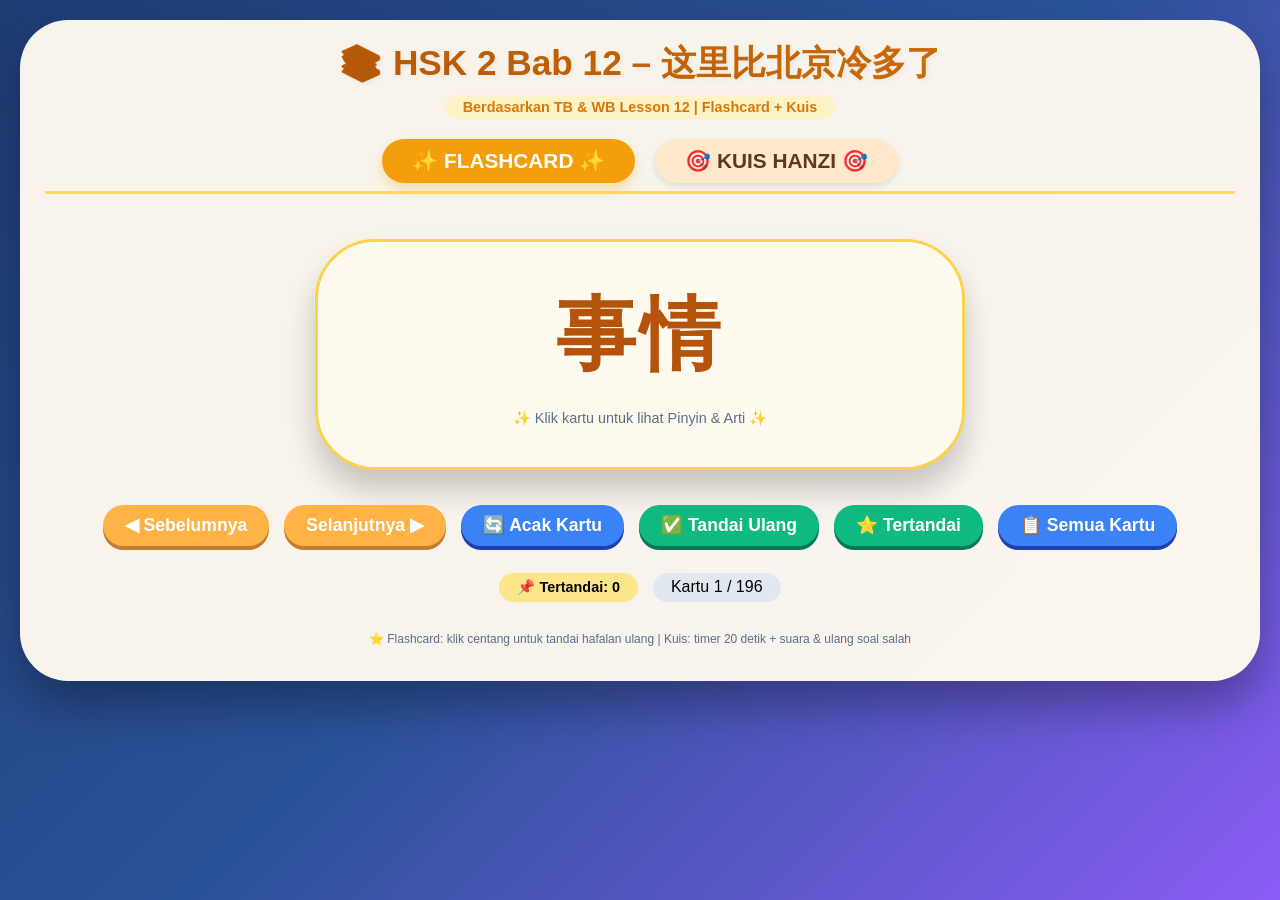
==== data/wo1/KOSAKATA BAB 12.html @ 2f6da042 "Add files via upload" ====
<!DOCTYPE html>
<html lang="id">
<head>
    <meta charset="UTF-8">
    <meta name="viewport" content="width=device-width, initial-scale=1.0, user-scalable=yes">
    <title>HSK 2 Bab 12 – 这里比北京冷多了 | Flashcard & Kuis</title>
    <style>
        * {
            margin: 0;
            padding: 0;
            box-sizing: border-box;
            user-select: none;
        }

        body {
            background: linear-gradient(135deg, #1e3c72 0%, #2a5298 50%, #8b5cf6 100%);
            font-family: 'Arial', 'Segoe UI', sans-serif;
            min-height: 100vh;
            padding: 20px;
        }

        .app-container {
            max-width: 1300px;
            margin: 0 auto;
            background: rgba(255, 250, 240, 0.97);
            border-radius: 48px;
            box-shadow: 0 25px 45px rgba(0,0,0,0.3);
            overflow: hidden;
            padding: 20px 25px 35px;
            backdrop-filter: blur(2px);
        }

        .title-section {
            text-align: center;
            margin-bottom: 20px;
        }
        h1 {
            font-size: 2.2rem;
            background: linear-gradient(120deg, #b45309, #d97706);
            background-clip: text;
            -webkit-background-clip: text;
            color: transparent;
            text-shadow: 2px 2px 5px rgba(0,0,0,0.05);
        }
        .watermark {
            font-size: 0.9rem;
            color: #d97706;
            font-weight: bold;
            background: #fef3c7;
            display: inline-block;
            padding: 4px 18px;
            border-radius: 40px;
            margin-top: 8px;
            font-family: 'Arial', sans-serif;
        }

        .tabs {
            display: flex;
            gap: 20px;
            justify-content: center;
            margin-bottom: 25px;
            border-bottom: 3px solid #ffd966;
            padding-bottom: 8px;
        }
        .tab-btn {
            background: #ffe8cc;
            border: none;
            font-size: 1.3rem;
            font-weight: bold;
            padding: 10px 30px;
            border-radius: 60px;
            cursor: pointer;
            transition: 0.2s;
            color: #5e3a1c;
            font-family: 'Arial', sans-serif;
            box-shadow: 0 3px 6px rgba(0,0,0,0.1);
        }
        .tab-btn.active {
            background: #f59e0b;
            color: white;
            box-shadow: 0 6px 12px rgba(245,158,11,0.3);
        }
        .tab-content {
            display: none;
            animation: fade 0.3s ease;
        }
        .tab-content.active {
            display: block;
        }
        @keyframes fade {
            from { opacity: 0; transform: translateY(8px);}
            to { opacity: 1; transform: translateY(0);}
        }

        /* FLASHCARD */
        .flashcard-area {
            display: flex;
            flex-direction: column;
            align-items: center;
        }
        .card {
            background: #fffaf0;
            border-radius: 60px;
            box-shadow: 0 20px 30px rgba(0,0,0,0.2), inset 0 1px 2px white;
            padding: 40px 25px;
            text-align: center;
            width: 100%;
            max-width: 650px;
            margin: 20px auto;
            cursor: pointer;
            transition: 0.2s;
            border: 3px solid #fcd34d;
        }
        .card:hover { transform: scale(1.02); background: #fff5e6; }
        .card-hanzi {
            font-family: 'Simsun', '宋体', 'Times New Roman', serif;
            font-size: 5rem;
            font-weight: 800;
            color: #b45309;
            letter-spacing: 4px;
            margin-bottom: 20px;
            word-break: break-word;
        }
        .card-pinyin {
            font-family: 'Times New Roman', Times, serif;
            font-size: 1.9rem;
            color: #2c5282;
            margin: 12px 0;
            font-weight: 500;
        }
        .card-arti {
            font-family: 'Arial', sans-serif;
            font-size: 1.5rem;
            background: #eef2ff;
            display: inline-block;
            padding: 8px 22px;
            border-radius: 50px;
            color: #1e293b;
        }
        .info-text {
            font-family: 'Arial', sans-serif;
            font-size: 0.9rem;
            margin-top: 12px;
            color: #5b6e8c;
        }
        .nav-buttons {
            display: flex;
            gap: 15px;
            justify-content: center;
            flex-wrap: wrap;
            margin: 15px 0;
        }
        button {
            background: #ffb347;
            border: none;
            padding: 10px 22px;
            font-size: 1.1rem;
            font-weight: bold;
            border-radius: 50px;
            cursor: pointer;
            font-family: 'Arial', sans-serif;
            transition: 0.1s;
            color: white;
            box-shadow: 0 4px 0 #c47d2e;
        }
        button:active {
            transform: translateY(2px);
            box-shadow: 0 1px 0 #c47d2e;
        }
        .shuffle-btn { background: #3b82f6; box-shadow: 0 4px 0 #1e40af; }
        .checklist-btn { background: #10b981; box-shadow: 0 4px 0 #047857; }
        .review-badge {
            margin-top: 12px;
            display: flex;
            gap: 15px;
            justify-content: center;
            flex-wrap: wrap;
        }
        .mark-info {
            background: #fde68a;
            padding: 6px 18px;
            border-radius: 40px;
            font-family: 'Arial', sans-serif;
            font-weight: bold;
            font-size: 0.9rem;
        }
        .counter {
            font-family: 'Arial', sans-serif;
            font-size: 1rem;
            background: #e2e8f0;
            padding: 5px 18px;
            border-radius: 30px;
            display: inline-block;
        }

        /* KUIS */
        .quiz-area { text-align: center; }
        .timer-bar {
            background: #fef9e3;
            padding: 10px 20px;
            border-radius: 60px;
            display: flex;
            align-items: center;
            gap: 15px;
            justify-content: space-between;
            flex-wrap: wrap;
            margin-bottom: 20px;
        }
        .timer-label { font-weight: bold; background: #facc15; padding: 5px 15px; border-radius: 40px; }
        .progress-container { flex: 2; background-color: #e2e8f0; border-radius: 30px; height: 18px; overflow: hidden; }
        .time-progress { width: 100%; height: 100%; background: linear-gradient(90deg, #10b981, #34d399); border-radius: 30px; transition: width 0.1s linear; }
        .time-warning { background: linear-gradient(90deg, #ef4444, #f97316); }
        .timer-digit { font-family: monospace; font-size: 1.6rem; font-weight: 800; background: #0f172a; color: #fef9c3; padding: 4px 18px; border-radius: 50px; min-width: 100px; }
        .quiz-question { background: #fffbeb; border-radius: 70px; padding: 25px; margin: 15px 0; box-shadow: 0 10px 15px rgba(0,0,0,0.1); }
        .quiz-arti { font-family: 'Arial', sans-serif; font-size: 2rem; font-weight: bold; color: #7b341e; background: #fed7aa; display: inline-block; padding: 10px 30px; border-radius: 60px; }
        .options-grid { display: grid; grid-template-columns: repeat(auto-fit, minmax(180px, 1fr)); gap: 18px; margin: 25px 0; }
        .quiz-option {
            font-family: 'Simsun', '宋体', serif;
            font-size: 1.5rem;
            font-weight: bold;
            background: linear-gradient(145deg, #fef9e3, #fff2df);
            border: 3px solid #fbbf24;
            border-radius: 70px;
            padding: 14px 8px;
            cursor: pointer;
            transition: 0.1s;
            text-align: center;
            color: #3b2b1f;
            box-shadow: 0 5px 0 #eab308;
        }
        .quiz-option:hover:not(:disabled) { transform: translateY(-2px); background: #fff0cc; }
        .quiz-option:active:not(:disabled) { transform: translateY(2px); box-shadow: 0 2px 0 #eab308; }
        .disabled-opt { opacity: 0.6; cursor: not-allowed; }
        .feedback { font-family: 'Arial', sans-serif; font-size: 1.2rem; padding: 12px; border-radius: 50px; margin: 15px 0; background: #f1f5f9; font-weight: bold; }
        .score-area { font-family: 'Arial', sans-serif; font-size: 1.2rem; background: #facc15; display: inline-block; padding: 6px 22px; border-radius: 40px; margin-bottom: 12px; }
        .quiz-buttons { display: flex; gap: 12px; justify-content: center; flex-wrap: wrap; }
        .next-quiz { background: #10b981; box-shadow: 0 4px 0 #047857; }
        .reset-quiz { background: #ef4444; box-shadow: 0 4px 0 #b91c1c; }
        .repeat-wrong { background: #8b5cf6; box-shadow: 0 4px 0 #5b21b6; }
        footer { text-align: center; margin-top: 30px; font-size: 0.75rem; color: #5b6e8c; }

        @media (max-width: 640px) {
            .card-hanzi { font-size: 3rem; }
            .quiz-arti { font-size: 1.4rem; }
            .quiz-option { font-size: 1.1rem; padding: 10px 5px; }
            .tab-btn { font-size: 1rem; padding: 6px 18px; }
        }
    </style>
</head>
<body>
<div class="app-container">
    <div class="title-section">
        <h1>📚 HSK 2 Bab 12 – 这里比北京冷多了</h1>
        <div class="watermark">Berdasarkan TB & WB Lesson 12 | Flashcard + Kuis</div>
    </div>

    <div class="tabs">
        <button class="tab-btn active" data-tab="flashcard">✨ FLASHCARD ✨</button>
        <button class="tab-btn" data-tab="quiz">🎯 KUIS HANZI 🎯</button>
    </div>

    <!-- FLASHCARD TAB -->
    <div id="flashcardTab" class="tab-content active">
        <div class="flashcard-area">
            <div class="card" id="flashcardCard">
                <div class="card-hanzi" id="cardHanzi">...</div>
                <div class="card-pinyin" id="cardPinyin" style="display: none;"></div>
                <div class="card-arti" id="cardArti" style="display: none;"></div>
                <div class="info-text">✨ Klik kartu untuk lihat Pinyin & Arti ✨</div>
            </div>
            <div class="nav-buttons">
                <button id="prevCardBtn">◀ Sebelumnya</button>
                <button id="nextCardBtn">Selanjutnya ▶</button>
                <button id="shuffleFlashBtn" class="shuffle-btn">🔄 Acak Kartu</button>
                <button id="markReviewBtn" class="checklist-btn">✅ Tandai Ulang</button>
                <button id="showMarkedBtn" class="checklist-btn">⭐ Tertandai</button>
                <button id="showAllFlashBtn" class="shuffle-btn">📋 Semua Kartu</button>
            </div>
            <div class="review-badge">
                <span class="mark-info" id="markedCountBadge">📌 Tertandai: 0</span>
                <span class="counter" id="flashCounter">Kartu 1 / 60</span>
            </div>
        </div>
    </div>

    <!-- KUIS TAB -->
    <div id="quizTab" class="tab-content">
        <div class="quiz-area">
            <div class="score-area">🏆 SKOR: <span id="quizScore">0</span> / <span id="totalQuizCount">60</span></div>
            <div class="timer-bar">
                <span class="timer-label">⏱ WAKTU</span>
                <div class="progress-container">
                    <div class="time-progress" id="timeProgress" style="width: 100%;"></div>
                </div>
                <span class="timer-digit" id="timerDisplay">20 detik</span>
            </div>
            <div class="quiz-question">
                <div class="quiz-arti" id="questionArti">Memperkenalkan</div>
            </div>
            <div class="options-grid" id="quizOptionsGrid"></div>
            <div class="feedback" id="quizFeedback">🌸 Pilih Hanzi yang sesuai dengan arti di atas 🌸</div>
            <div class="quiz-buttons">
                <button id="nextQuizBtn" class="next-quiz">▶ Soal Berikutnya</button>
                <button id="resetQuizBtn" class="reset-quiz">🔄 Mulai Baru</button>
                <button id="repeatWrongBtn" class="repeat-wrong">🔁 Ulangi Soal Salah</button>
            </div>
        </div>
    </div>
    <footer>⭐ Flashcard: klik centang untuk tandai hafalan ulang | Kuis: timer 20 detik + suara & ulang soal salah</footer>
</div>

<script>
    // ======================= DATA KOSAKATA LESSON 12 =======================
    const vocabulary = [
        { hanzi: "事情", pinyin: "shìqing", arti: "urusan; hal; masalah" },
        { hanzi: "晴", pinyin: "qíng", arti: "cerah (cuaca)" },
        { hanzi: "正", pinyin: "zhèng", arti: "sedang (berlangsung); tepat" },
        { hanzi: "外面", pinyin: "wàimiàn", arti: "luar; di luar" },
        { hanzi: "阴", pinyin: "yīn", arti: "mendung" },
        { hanzi: "从小", pinyin: "cóngxiǎo", arti: "sejak kecil" },
        { hanzi: "地铁", pinyin: "dìtiě", arti: "kereta bawah tanah" },
        { hanzi: "楼", pinyin: "lóu", arti: "gedung; lantai" },
        { hanzi: "站", pinyin: "zhàn", arti: "stasiun; berdiri" },
        { hanzi: "小时候", pinyin: "xiǎoshíhou", arti: "masa kecil; waktu kecil" },
        { hanzi: "好", pinyin: "hǎo", arti: "sangat; sungguh (adverb)" },
        { hanzi: "大晴天", pinyin: "dàqíngtiān", arti: "hari sangat cerah" },
        { hanzi: "网上", pinyin: "wǎngshàng", arti: "online; di internet" },
        { hanzi: "开车", pinyin: "kāichē", arti: "mengemudi" },
        { hanzi: "奶茶", pinyin: "nǎichá", arti: "teh susu" },
        { hanzi: "奶茶店", pinyin: "nǎichádiàn", arti: "toko teh susu" },
        { hanzi: "远不远", pinyin: "yuǎn bù yuǎn", arti: "jauh tidak? (frasa)" },
        { hanzi: "铁", pinyin: "tiě", arti: "besi (radikal)" },
        { hanzi: "钱", pinyin: "qián", arti: "uang (radikal)" },
        { hanzi: "院", pinyin: "yuàn", arti: "halaman; lembaga" },
        { hanzi: "天气", pinyin: "tiānqì", arti: "cuaca" },
        { hanzi: "车站", pinyin: "chēzhàn", arti: "stasiun (bus/kereta)" },
        { hanzi: "阴天", pinyin: "yīntiān", arti: "hari mendung" },
        { hanzi: "晴天", pinyin: "qíngtiān", arti: "hari cerah" },
        { hanzi: "地铁站", pinyin: "dìtiězhàn", arti: "stasiun kereta bawah tanah" },
        { hanzi: "超市", pinyin: "chāoshì", arti: "supermarket" },
        { hanzi: "饭店", pinyin: "fàndiàn", arti: "restoran; hotel" },
        { hanzi: "商店", pinyin: "shāngdiàn", arti: "toko" },
        { hanzi: "送东西", pinyin: "sòng dōngxi", arti: "mengantar barang" },
        { hanzi: "看电影", pinyin: "kàn diànyǐng", arti: "menonton film" },
        { hanzi: "打球", pinyin: "dǎ qiú", arti: "main bola" },
        { hanzi: "踢球", pinyin: "tī qiú", arti: "main sepak bola" },
        { hanzi: "酒店", pinyin: "jiǔdiàn", arti: "hotel" },
        { hanzi: "电影院", pinyin: "diànyǐngyuàn", arti: "bioskop" },
        { hanzi: "公交车", pinyin: "gōngjiāochē", arti: "bus" },
        { hanzi: "下课", pinyin: "xiàkè", arti: "selesai kelas; pulang sekolah" },
        { hanzi: "爱好", pinyin: "àihào", arti: "hobi" },
        { hanzi: "中学", pinyin: "zhōngxué", arti: "sekolah menengah" },
        { hanzi: "同学们", pinyin: "tóngxué men", arti: "teman-teman sekelas" },
        { hanzi: "这里", pinyin: "zhèlǐ", arti: "di sini" },
        { hanzi: "比", pinyin: "bǐ", arti: "daripada; membandingkan" },
        { hanzi: "北京", pinyin: "Běijīng", arti: "Beijing" },
        { hanzi: "冷", pinyin: "lěng", arti: "dingin" },
        { hanzi: "多了", pinyin: "duō le", arti: "jauh lebih" },
        { hanzi: "我", pinyin: "wǒ", arti: "saya" },
        { hanzi: "你", pinyin: "nǐ", arti: "kamu" },
        { hanzi: "他", pinyin: "tā", arti: "dia (laki-laki)" },
        { hanzi: "她", pinyin: "tā", arti: "dia (perempuan)" },
        { hanzi: "我们", pinyin: "wǒmen", arti: "kami; kita" },
        { hanzi: "你们", pinyin: "nǐmen", arti: "kalian" },
        { hanzi: "他们", pinyin: "tāmen", arti: "mereka (laki-laki)" },
        { hanzi: "她们", pinyin: "tāmen", arti: "mereka (perempuan)" },
        { hanzi: "谁", pinyin: "shéi", arti: "siapa" },
        { hanzi: "什么", pinyin: "shénme", arti: "apa" },
        { hanzi: "怎么", pinyin: "zěnme", arti: "bagaimana; kenapa" },
        { hanzi: "为什么", pinyin: "wèishénme", arti: "mengapa" },
        { hanzi: "这", pinyin: "zhè", arti: "ini" },
        { hanzi: "那", pinyin: "nà", arti: "itu" },
        { hanzi: "的", pinyin: "de", arti: "(partikel kepemilikan)" },
        { hanzi: "了", pinyin: "le", arti: "(partikel aspek / perubahan)" },
        { hanzi: "着", pinyin: "zhe", arti: "(partikel aspek sedang)" },
        { hanzi: "得", pinyin: "de", arti: "(partikel derajat / akibat)" },
        { hanzi: "很", pinyin: "hěn", arti: "sangat" },
        { hanzi: "太", pinyin: "tài", arti: "terlalu; sangat" },
        { hanzi: "真", pinyin: "zhēn", arti: "sungguh; sangat" },
        { hanzi: "也", pinyin: "yě", arti: "juga" },
        { hanzi: "都", pinyin: "dōu", arti: "semua; sudah" },
        { hanzi: "还", pinyin: "hái", arti: "masih; juga" },
        { hanzi: "又", pinyin: "yòu", arti: "lagi; juga" },
        { hanzi: "就", pinyin: "jiù", arti: "lalu; tepat; hanya" },
        { hanzi: "已经", pinyin: "yǐjīng", arti: "sudah" },
        { hanzi: "正在", pinyin: "zhèngzài", arti: "sedang (berlangsung)" },
        { hanzi: "快", pinyin: "kuài", arti: "cepat; segera" },
        { hanzi: "慢", pinyin: "màn", arti: "lambat; pelan" },
        { hanzi: "高", pinyin: "gāo", arti: "tinggi" },
        { hanzi: "大", pinyin: "dà", arti: "besar" },
        { hanzi: "小", pinyin: "xiǎo", arti: "kecil" },
        { hanzi: "多", pinyin: "duō", arti: "banyak" },
        { hanzi: "少", pinyin: "shǎo", arti: "sedikit" },
        { hanzi: "新", pinyin: "xīn", arti: "baru" },
        { hanzi: "好", pinyin: "hǎo", arti: "baik; bagus" },
        { hanzi: "漂亮", pinyin: "piàoliang", arti: "cantik; indah" },
        { hanzi: "好看", pinyin: "hǎokàn", arti: "bagus dipandang" },
        { hanzi: "好吃", pinyin: "hǎochī", arti: "enak (makanan)" },
        { hanzi: "舒服", pinyin: "shūfu", arti: "nyaman; enak badan" },
        { hanzi: "累", pinyin: "lèi", arti: "lelah" },
        { hanzi: "热", pinyin: "rè", arti: "panas" },
        { hanzi: "下雨", pinyin: "xiàyǔ", arti: "hujan turun" },
        { hanzi: "下雪", pinyin: "xiàxuě", arti: "turun salju" },
        { hanzi: "来", pinyin: "lái", arti: "datang" },
        { hanzi: "去", pinyin: "qù", arti: "pergi" },
        { hanzi: "上", pinyin: "shàng", arti: "naik; ke atas" },
        { hanzi: "下", pinyin: "xià", arti: "turun; ke bawah" },
        { hanzi: "进", pinyin: "jìn", arti: "masuk" },
        { hanzi: "出", pinyin: "chū", arti: "keluar" },
        { hanzi: "回", pinyin: "huí", arti: "kembali; pulang" },
        { hanzi: "过", pinyin: "guò", arti: "melewati" },
        { hanzi: "走", pinyin: "zǒu", arti: "berjalan; pergi" },
        { hanzi: "跑", pinyin: "pǎo", arti: "berlari" },
        { hanzi: "坐", pinyin: "zuò", arti: "duduk; naik (kendaraan)" },
        { hanzi: "开", pinyin: "kāi", arti: "membuka; mengemudi" },
        { hanzi: "买", pinyin: "mǎi", arti: "membeli" },
        { hanzi: "卖", pinyin: "mài", arti: "menjual" },
        { hanzi: "送", pinyin: "sòng", arti: "mengantar; memberi" },
        { hanzi: "给", pinyin: "gěi", arti: "memberi; kepada" },
        { hanzi: "拿", pinyin: "ná", arti: "mengambil" },
        { hanzi: "帮", pinyin: "bāng", arti: "membantu" },
        { hanzi: "准备", pinyin: "zhǔnbèi", arti: "mempersiapkan" },
        { hanzi: "知道", pinyin: "zhīdào", arti: "tahu; mengerti" },
        { hanzi: "告诉", pinyin: "gàosu", arti: "memberitahu" },
        { hanzi: "问", pinyin: "wèn", arti: "bertanya" },
        { hanzi: "说", pinyin: "shuō", arti: "berbicara" },
        { hanzi: "听", pinyin: "tīng", arti: "mendengar" },
        { hanzi: "看", pinyin: "kàn", arti: "melihat; membaca; menonton" },
        { hanzi: "读", pinyin: "dú", arti: "membaca" },
        { hanzi: "写", pinyin: "xiě", arti: "menulis" },
        { hanzi: "唱歌", pinyin: "chànggē", arti: "menyanyi" },
        { hanzi: "踢足球", pinyin: "tī zúqiú", arti: "main sepak bola" },
        { hanzi: "打篮球", pinyin: "dǎ lánqiú", arti: "main basket" },
        { hanzi: "跑步", pinyin: "pǎobù", arti: "lari (olahraga)" },
        { hanzi: "游泳", pinyin: "yóuyǒng", arti: "berenang" },
        { hanzi: "运动", pinyin: "yùndòng", arti: "olahraga" },
        { hanzi: "休息", pinyin: "xiūxi", arti: "istirahat" },
        { hanzi: "睡觉", pinyin: "shuìjiào", arti: "tidur" },
        { hanzi: "起床", pinyin: "qǐchuáng", arti: "bangun tidur" },
        { hanzi: "吃饭", pinyin: "chīfàn", arti: "makan" },
        { hanzi: "喝水", pinyin: "hēshuǐ", arti: "minum air" },
        { hanzi: "喝茶", pinyin: "hēchá", arti: "minum teh" },
        { hanzi: "喝咖啡", pinyin: "hē kāfēi", arti: "minum kopi" },
        { hanzi: "水果", pinyin: "shuǐguǒ", arti: "buah-buahan" },
        { hanzi: "苹果", pinyin: "píngguǒ", arti: "apel" },
        { hanzi: "西瓜", pinyin: "xīguā", arti: "semangka" },
        { hanzi: "鸡蛋", pinyin: "jīdàn", arti: "telur" },
        { hanzi: "米饭", pinyin: "mǐfàn", arti: "nasi" },
        { hanzi: "面条儿", pinyin: "miàntiáor", arti: "mie" },
        { hanzi: "菜", pinyin: "cài", arti: "sayur; masakan" },
        { hanzi: "肉", pinyin: "ròu", arti: "daging" },
        { hanzi: "鱼", pinyin: "yú", arti: "ikan" },
        { hanzi: "牛奶", pinyin: "niúnǎi", arti: "susu sapi" },
        { hanzi: "桌子", pinyin: "zhuōzi", arti: "meja" },
        { hanzi: "椅子", pinyin: "yǐzi", arti: "kursi" },
        { hanzi: "本子", pinyin: "běnzi", arti: "buku catatan" },
        { hanzi: "书", pinyin: "shū", arti: "buku" },
        { hanzi: "手机", pinyin: "shǒujī", arti: "ponsel" },
        { hanzi: "电脑", pinyin: "diànnǎo", arti: "komputer" },
        { hanzi: "电视", pinyin: "diànshì", arti: "televisi" },
        { hanzi: "电影", pinyin: "diànyǐng", arti: "film" },
        { hanzi: "课", pinyin: "kè", arti: "pelajaran; kelas" },
        { hanzi: "教室", pinyin: "jiàoshì", arti: "ruang kelas" },
        { hanzi: "医院", pinyin: "yīyuàn", arti: "rumah sakit" },
        { hanzi: "药店", pinyin: "yàodiàn", arti: "apotek" },
        { hanzi: "学校", pinyin: "xuéxiào", arti: "sekolah" },
        { hanzi: "公司", pinyin: "gōngsī", arti: "perusahaan" },
        { hanzi: "商场", pinyin: "shāngchǎng", arti: "pusat perbelanjaan" },
        { hanzi: "前面", pinyin: "qiánmiàn", arti: "di depan" },
        { hanzi: "后面", pinyin: "hòumiàn", arti: "di belakang" },
        { hanzi: "左边", pinyin: "zuǒbiān", arti: "di kiri" },
        { hanzi: "右边", pinyin: "yòubiān", arti: "di kanan" },
        { hanzi: "旁边", pinyin: "pángbiān", arti: "di samping" },
        { hanzi: "里面", pinyin: "lǐmiàn", arti: "di dalam" },
        { hanzi: "外面", pinyin: "wàimiàn", arti: "di luar" },
        { hanzi: "上面", pinyin: "shàngmiàn", arti: "di atas" },
        { hanzi: "下面", pinyin: "xiàmiàn", arti: "di bawah" },
        { hanzi: "门", pinyin: "mén", arti: "pintu" },
        { hanzi: "房间", pinyin: "fángjiān", arti: "kamar" },
        { hanzi: "名字", pinyin: "míngzi", arti: "nama" },
        { hanzi: "电话", pinyin: "diànhuà", arti: "telepon" },
        { hanzi: "多少", pinyin: "duōshao", arti: "berapa (jumlah)" },
        { hanzi: "几", pinyin: "jǐ", arti: "beberapa; berapa" },
        { hanzi: "两", pinyin: "liǎng", arti: "dua (untuk satuan)" },
        { hanzi: "一", pinyin: "yī", arti: "satu" },
        { hanzi: "二", pinyin: "èr", arti: "dua" },
        { hanzi: "三", pinyin: "sān", arti: "tiga" },
        { hanzi: "四", pinyin: "sì", arti: "empat" },
        { hanzi: "五", pinyin: "wǔ", arti: "lima" },
        { hanzi: "六", pinyin: "liù", arti: "enam" },
        { hanzi: "七", pinyin: "qī", arti: "tujuh" },
        { hanzi: "八", pinyin: "bā", arti: "delapan" },
        { hanzi: "九", pinyin: "jiǔ", arti: "sembilan" },
        { hanzi: "十", pinyin: "shí", arti: "sepuluh" },
        { hanzi: "百", pinyin: "bǎi", arti: "seratus" },
        { hanzi: "年", pinyin: "nián", arti: "tahun" },
        { hanzi: "月", pinyin: "yuè", arti: "bulan" },
        { hanzi: "日", pinyin: "rì", arti: "hari; tanggal" },
        { hanzi: "点", pinyin: "diǎn", arti: "jam (waktu)" },
        { hanzi: "分", pinyin: "fēn", arti: "menit" },
        { hanzi: "小时", pinyin: "xiǎoshí", arti: "jam (durasi)" },
        { hanzi: "星期", pinyin: "xīngqī", arti: "minggu" },
        { hanzi: "新年", pinyin: "xīnnián", arti: "Tahun Baru" },
        { hanzi: "生日", pinyin: "shēngrì", arti: "ulang tahun" },
        { hanzi: "礼物", pinyin: "lǐwù", arti: "hadiah" },
        { hanzi: "花", pinyin: "huā", arti: "bunga" },
        { hanzi: "红", pinyin: "hóng", arti: "merah" },
        { hanzi: "白", pinyin: "bái", arti: "putih" },
        { hanzi: "黑", pinyin: "hēi", arti: "hitam" },
        { hanzi: "颜色", pinyin: "yánsè", arti: "warna" }
    ];
    const TOTAL_VOCAB = vocabulary.length;

    // ========== FLASHCARD DENGAN CHECKLIST ==========
    let currentDisplayList = [...vocabulary];
    let currentFlashIndex = 0;
    let isFlipped = false;
    let markedIndices = new Set();

    function updateMarkedBadge() { document.getElementById("markedCountBadge").innerText = `📌 Tertandai: ${markedIndices.size}`; }
    function shuffleArray(arr) { for (let i = arr.length - 1; i > 0; i--) { const j = Math.floor(Math.random() * (i + 1)); [arr[i], arr[j]] = [arr[j], arr[i]]; } return arr; }
    function renderFlashcard() {
        if (currentDisplayList.length === 0) { document.getElementById("cardHanzi").innerText = "Tidak ada kartu"; return; }
        const item = currentDisplayList[currentFlashIndex];
        document.getElementById("cardHanzi").innerText = item.hanzi;
        const pinyinEl = document.getElementById("cardPinyin");
        const artiEl = document.getElementById("cardArti");
        if (!isFlipped) { pinyinEl.style.display = "none"; artiEl.style.display = "none"; }
        else { pinyinEl.style.display = "block"; artiEl.style.display = "inline-block"; pinyinEl.innerText = item.pinyin; artiEl.innerText = item.arti; }
        document.getElementById("flashCounter").innerText = `Kartu ${currentFlashIndex+1} / ${currentDisplayList.length}`;
    }
    function flipCard() { isFlipped = !isFlipped; renderFlashcard(); }
    function nextFlash() { if(currentDisplayList.length){ currentFlashIndex = (currentFlashIndex+1)%currentDisplayList.length; isFlipped=false; renderFlashcard(); } }
    function prevFlash() { if(currentDisplayList.length){ currentFlashIndex = (currentFlashIndex-1+currentDisplayList.length)%currentDisplayList.length; isFlipped=false; renderFlashcard(); } }
    function toggleMarkCurrent() {
        if(currentDisplayList.length===0) return;
        const currentVoc = currentDisplayList[currentFlashIndex];
        const origIdx = vocabulary.findIndex(v => v.hanzi === currentVoc.hanzi && v.pinyin === currentVoc.pinyin);
        if(origIdx !== -1){
            if(markedIndices.has(origIdx)) markedIndices.delete(origIdx);
            else markedIndices.add(origIdx);
            updateMarkedBadge();
            alert(markedIndices.has(origIdx) ? `✅ ${currentVoc.hanzi} ditandai ulang` : `❌ ${currentVoc.hanzi} dihapus dari tandai`);
        }
    }
    function showMarkedOnly() {
        const markedVoc = [];
        for(let idx of markedIndices) markedVoc.push(vocabulary[idx]);
        if(markedVoc.length===0){ alert("Belum ada kartu ditandai. Klik ✅ Tandai Ulang pada kartu."); return; }
        currentDisplayList = [...markedVoc];
        currentFlashIndex = 0; isFlipped=false; renderFlashcard();
    }
    function showAllFlash() { currentDisplayList = [...vocabulary]; currentFlashIndex=0; isFlipped=false; renderFlashcard(); }
    function shuffleFlash() { currentDisplayList = shuffleArray([...currentDisplayList]); currentFlashIndex=0; isFlipped=false; renderFlashcard(); }

    // ========== KUIS DENGAN TIMER, SUARA, ULANG SALAH ==========
    let audioCtx = null;
    function initAudio() { if(!audioCtx) audioCtx = new (window.AudioContext||window.webkitAudioContext)(); return audioCtx; }
    function playTone(freq, dur, vol=0.2) { let ctx=initAudio(); if(ctx.state==='suspended') ctx.resume().then(()=>_play(ctx,freq,dur,vol)).catch(e=>{}); else _play(ctx,freq,dur,vol); }
    function _play(ctx,freq,dur,vol){ let osc=ctx.createOscillator(), gain=ctx.createGain(); osc.connect(gain); gain.connect(ctx.destination); osc.frequency.value=freq; gain.gain.value=vol; osc.start(); gain.gain.exponentialRampToValueAtTime(0.0001, ctx.currentTime+dur); osc.stop(ctx.currentTime+dur); }
    function playCorrect() { playTone(880,0.12,0.25); setTimeout(()=>playTone(1100,0.2,0.25),130); setTimeout(()=>playTone(1320,0.25,0.2),280); }
    function playWrong() { let ctx=initAudio(); if(ctx.state==='suspended') ctx.resume().then(()=>_playWrong(ctx)).catch(e=>{}); else _playWrong(ctx); }
    function _playWrong(ctx){ let osc=ctx.createOscillator(), gain=ctx.createGain(); osc.connect(gain); gain.connect(ctx.destination); osc.frequency.value=220; gain.gain.value=0.35; osc.start(); let lfo=ctx.createOscillator(), lfoG=ctx.createGain(); lfo.connect(lfoG); lfoG.connect(gain.gain); lfo.frequency.value=18; lfoG.gain.value=0.25; lfo.start(); gain.gain.exponentialRampToValueAtTime(0.0001, ctx.currentTime+0.5); osc.stop(ctx.currentTime+0.5); lfo.stop(ctx.currentTime+0.5); }

    let quizQuestionsOrder = [];
    let currentQIndex = 0;
    let quizScore = 0;
    let quizAnswered = false;
    let timerInterval = null;
    let timeLeft = 20;
    let currentQuestionVocab = null;
    let currentOptions = [];
    let wrongIndices = [];
    let quizMode = "normal";
    let repeatList = [];

    const quizScoreSpan = document.getElementById("quizScore");
    const totalQuizSpan = document.getElementById("totalQuizCount");
    const questionArtiSpan = document.getElementById("questionArti");
    const optionsGrid = document.getElementById("quizOptionsGrid");
    const quizFeedback = document.getElementById("quizFeedback");
    const nextQuizBtn = document.getElementById("nextQuizBtn");
    const resetQuizBtn = document.getElementById("resetQuizBtn");
    const repeatWrongBtn = document.getElementById("repeatWrongBtn");
    const timeProgress = document.getElementById("timeProgress");
    const timerDisplaySpan = document.getElementById("timerDisplay");

    function stopTimer() { if(timerInterval) clearInterval(timerInterval); timerInterval=null; }
    function startTimer() {
        timeLeft=20; updateTimerUI();
        timerInterval = setInterval(()=>{
            if(quizAnswered) return;
            if(timeLeft<=1){ if(!quizAnswered) finishAnswer(false, true); }
            else { timeLeft--; updateTimerUI(); }
        },1000);
    }
    function updateTimerUI() {
        timerDisplaySpan.innerText = `${timeLeft} detik`;
        let percent = (timeLeft/20)*100;
        timeProgress.style.width=`${percent}%`;
        if(timeLeft<=5) timeProgress.classList.add("time-warning");
        else timeProgress.classList.remove("time-warning");
    }

    function generateOptions(correctHanzi, correctIdx) {
        let others = vocabulary.filter((_,i)=> i!==correctIdx).map(v=>v.hanzi);
        others = shuffleArray([...others]);
        let opts = [correctHanzi];
        for(let i=0; i<Math.min(3, others.length); i++) opts.push(others[i]);
        return shuffleArray(opts);
    }
    function renderQuizOptions() {
        optionsGrid.innerHTML = "";
        currentOptions.forEach(opt => {
            let btn = document.createElement("button");
            btn.className = "quiz-option";
            btn.innerText = opt;
            btn.style.fontFamily = "'Simsun', '宋体', serif";
            btn.addEventListener("click", () => checkAnswer(opt));
            optionsGrid.appendChild(btn);
        });
    }
    function enableOptions(enable) {
        document.querySelectorAll(".quiz-option").forEach(btn => {
            if(enable) { btn.disabled=false; btn.classList.remove("disabled-opt"); }
            else { btn.disabled=true; btn.classList.add("disabled-opt"); }
        });
    }
    function finishAnswer(isCorrect, isTimeout=false) {
        if(quizAnswered) return;
        quizAnswered=true;
        stopTimer();
        if(isCorrect) { playCorrect(); quizScore++; updateQuizUI(); quizFeedback.innerHTML="✅ BENAR! +1 poin ✅"; quizFeedback.style.background="#d1fae5"; }
        else { playWrong(); quizFeedback.innerHTML=`❌ SALAH! Hanzi benar: "${currentQuestionVocab.hanzi}" ❌`; quizFeedback.style.background="#fee2e2";
            if(quizMode==="normal" && !isTimeout) { let wrongIdx = quizQuestionsOrder[currentQIndex]; if(!wrongIndices.includes(wrongIdx)) wrongIndices.push(wrongIdx); } }
        enableOptions(false);
    }
    function checkAnswer(selected) { if(quizAnswered) return; let isCorrect = (selected === currentQuestionVocab.hanzi); finishAnswer(isCorrect, false); }
    function updateQuizUI() { quizScoreSpan.innerText = quizScore; totalQuizSpan.innerText = (quizMode==="repeat"? repeatList.length : TOTAL_VOCAB); }
    function loadQuizQuestion() {
        if(quizMode==="normal" && currentQIndex >= quizQuestionsOrder.length) { endQuiz(); return; }
        if(quizMode==="repeat" && currentQIndex >= repeatList.length) { endQuiz(); return; }
        let vocabIdx = (quizMode==="normal") ? quizQuestionsOrder[currentQIndex] : repeatList[currentQIndex];
        currentQuestionVocab = vocabulary[vocabIdx];
        questionArtiSpan.innerText = currentQuestionVocab.arti;
        currentOptions = generateOptions(currentQuestionVocab.hanzi, vocabIdx);
        renderQuizOptions();
        quizAnswered=false;
        enableOptions(true);
        quizFeedback.innerHTML = "🌸 Pilih Hanzi yang tepat! 🌸";
        quizFeedback.style.background="#f1f5f9";
        stopTimer(); startTimer();
    }
    function nextQuiz() {
        if(!quizAnswered && currentQIndex < (quizMode==="normal"?quizQuestionsOrder.length:repeatList.length)) {
            quizFeedback.innerHTML = "⚠️ Jawab dulu sebelum lanjut! ⚠️"; quizFeedback.style.background="#fef3c7";
            setTimeout(()=>{ if(!quizAnswered) quizFeedback.style.background="#f1f5f9"; },800);
            return;
        }
        currentQIndex++;
        if((quizMode==="normal" && currentQIndex<quizQuestionsOrder.length) || (quizMode==="repeat" && currentQIndex<repeatList.length))
            loadQuizQuestion();
        else endQuiz();
    }
    function endQuiz() {
        stopTimer(); enableOptions(false);
        if(quizMode==="normal"){
            if(wrongIndices.length>0) quizFeedback.innerHTML = `🎉 Selesai! Skor: ${quizScore}/${quizQuestionsOrder.length}. Kamu salah ${wrongIndices.length} soal. Tekan "Ulangi Soal Salah" untuk perbaiki. 🎉`;
            else quizFeedback.innerHTML = `🎉 SEMPURNA! Skor: ${quizScore}/${quizQuestionsOrder.length} 🎉`;
        } else {
            quizFeedback.innerHTML = `🔁 Latihan ulang selesai! Skor: ${quizScore}/${repeatList.length}. Tekan "Mulai Baru" untuk sesi baru. 🔁`;
        }
        questionArtiSpan.innerText = "✨ Kuis Selesai ✨";
        nextQuizBtn.disabled = true;
    }
    function resetQuiz() {
        stopTimer(); quizMode="normal"; wrongIndices=[];
        let indices = Array.from({length:TOTAL_VOCAB}, (_,i)=>i);
        quizQuestionsOrder = shuffleArray([...indices]);
        currentQIndex=0; quizScore=0; quizAnswered=false;
        updateQuizUI(); loadQuizQuestion(); nextQuizBtn.disabled=false;
    }
    function repeatWrong() {
        if(wrongIndices.length===0){ quizFeedback.innerHTML="✨ Tidak ada soal salah! Kamu hebat ✨"; return; }
        stopTimer(); quizMode="repeat"; repeatList = [...wrongIndices];
        currentQIndex=0; quizScore=0; quizAnswered=false;
        updateQuizUI(); loadQuizQuestion(); nextQuizBtn.disabled=false;
        quizFeedback.innerHTML = "🔁 Mode Ulang Soal Salah. Kerjakan dengan baik! 🔁";
    }

    // ========== EVENT LISTENERS ==========
    document.getElementById("flashcardCard").addEventListener("click", flipCard);
    document.getElementById("prevCardBtn").addEventListener("click", prevFlash);
    document.getElementById("nextCardBtn").addEventListener("click", nextFlash);
    document.getElementById("shuffleFlashBtn").addEventListener("click", shuffleFlash);
    document.getElementById("markReviewBtn").addEventListener("click", toggleMarkCurrent);
    document.getElementById("showMarkedBtn").addEventListener("click", showMarkedOnly);
    document.getElementById("showAllFlashBtn").addEventListener("click", showAllFlash);
    nextQuizBtn.addEventListener("click", nextQuiz);
    resetQuizBtn.addEventListener("click", resetQuiz);
    repeatWrongBtn.addEventListener("click", repeatWrong);

    // Tab switching
    document.querySelectorAll(".tab-btn").forEach(btn=>{
        btn.addEventListener("click",()=>{
            let tab = btn.getAttribute("data-tab");
            document.getElementById("flashcardTab").classList.toggle("active", tab==="flashcard");
            document.getElementById("quizTab").classList.toggle("active", tab==="quiz");
            document.querySelectorAll(".tab-btn").forEach(b=>b.classList.remove("active"));
            btn.classList.add("active");
        });
    });

    // Inisialisasi
    function init() {
        showAllFlash();
        updateMarkedBadge();
        resetQuiz();
        document.body.addEventListener("click", ()=>{
            if(audioCtx && audioCtx.state==='suspended') audioCtx.resume();
        }, {once:true});
    }
    init();
</script>
</body>
</html>
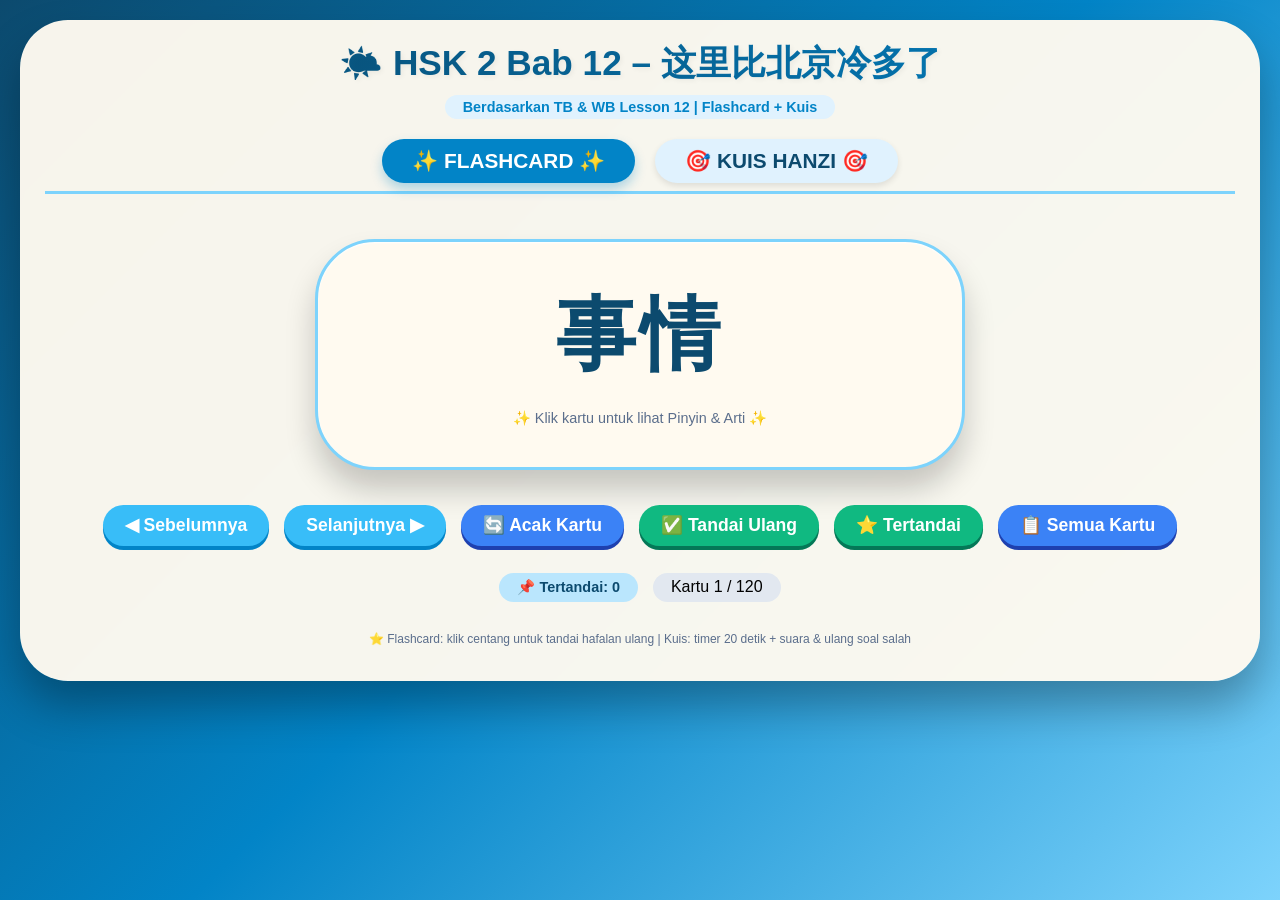
==== commit b530ad93: "Add files via upload" ====
--- a/data/wo1/KOSAKATA BAB 12.html
+++ b/data/wo1/KOSAKATA BAB 12.html
@@ -13,7 +13,7 @@
         }
 
         body {
-            background: linear-gradient(135deg, #1e3c72 0%, #2a5298 50%, #8b5cf6 100%);
+            background: linear-gradient(135deg, #0c4a6e 0%, #0284c7 50%, #7dd3fc 100%);
             font-family: 'Arial', 'Segoe UI', sans-serif;
             min-height: 100vh;
             padding: 20px;
@@ -36,7 +36,7 @@
         }
         h1 {
             font-size: 2.2rem;
-            background: linear-gradient(120deg, #b45309, #d97706);
+            background: linear-gradient(120deg, #0c4a6e, #0284c7);
             background-clip: text;
             -webkit-background-clip: text;
             color: transparent;
@@ -44,9 +44,9 @@
         }
         .watermark {
             font-size: 0.9rem;
-            color: #d97706;
+            color: #0284c7;
             font-weight: bold;
-            background: #fef3c7;
+            background: #e0f2fe;
             display: inline-block;
             padding: 4px 18px;
             border-radius: 40px;
@@ -59,11 +59,11 @@
             gap: 20px;
             justify-content: center;
             margin-bottom: 25px;
-            border-bottom: 3px solid #ffd966;
+            border-bottom: 3px solid #7dd3fc;
             padding-bottom: 8px;
         }
         .tab-btn {
-            background: #ffe8cc;
+            background: #e0f2fe;
             border: none;
             font-size: 1.3rem;
             font-weight: bold;
@@ -71,14 +71,14 @@
             border-radius: 60px;
             cursor: pointer;
             transition: 0.2s;
-            color: #5e3a1c;
+            color: #0c4a6e;
             font-family: 'Arial', sans-serif;
             box-shadow: 0 3px 6px rgba(0,0,0,0.1);
         }
         .tab-btn.active {
-            background: #f59e0b;
+            background: #0284c7;
             color: white;
-            box-shadow: 0 6px 12px rgba(245,158,11,0.3);
+            box-shadow: 0 6px 12px rgba(2,132,199,0.3);
         }
         .tab-content {
             display: none;
@@ -92,7 +92,6 @@
             to { opacity: 1; transform: translateY(0);}
         }
 
-        /* FLASHCARD */
         .flashcard-area {
             display: flex;
             flex-direction: column;
@@ -109,14 +108,14 @@
             margin: 20px auto;
             cursor: pointer;
             transition: 0.2s;
-            border: 3px solid #fcd34d;
-        }
-        .card:hover { transform: scale(1.02); background: #fff5e6; }
+            border: 3px solid #7dd3fc;
+        }
+        .card:hover { transform: scale(1.02); background: #f0f9ff; }
         .card-hanzi {
             font-family: 'Simsun', '宋体', 'Times New Roman', serif;
             font-size: 5rem;
             font-weight: 800;
-            color: #b45309;
+            color: #0c4a6e;
             letter-spacing: 4px;
             margin-bottom: 20px;
             word-break: break-word;
@@ -131,11 +130,11 @@
         .card-arti {
             font-family: 'Arial', sans-serif;
             font-size: 1.5rem;
-            background: #eef2ff;
+            background: #e0f2fe;
             display: inline-block;
             padding: 8px 22px;
             border-radius: 50px;
-            color: #1e293b;
+            color: #0c4a6e;
         }
         .info-text {
             font-family: 'Arial', sans-serif;
@@ -151,7 +150,7 @@
             margin: 15px 0;
         }
         button {
-            background: #ffb347;
+            background: #38bdf8;
             border: none;
             padding: 10px 22px;
             font-size: 1.1rem;
@@ -161,11 +160,11 @@
             font-family: 'Arial', sans-serif;
             transition: 0.1s;
             color: white;
-            box-shadow: 0 4px 0 #c47d2e;
+            box-shadow: 0 4px 0 #0284c7;
         }
         button:active {
             transform: translateY(2px);
-            box-shadow: 0 1px 0 #c47d2e;
+            box-shadow: 0 1px 0 #0284c7;
         }
         .shuffle-btn { background: #3b82f6; box-shadow: 0 4px 0 #1e40af; }
         .checklist-btn { background: #10b981; box-shadow: 0 4px 0 #047857; }
@@ -177,12 +176,13 @@
             flex-wrap: wrap;
         }
         .mark-info {
-            background: #fde68a;
+            background: #bae6fd;
             padding: 6px 18px;
             border-radius: 40px;
             font-family: 'Arial', sans-serif;
             font-weight: bold;
             font-size: 0.9rem;
+            color: #0c4a6e;
         }
         .counter {
             font-family: 'Arial', sans-serif;
@@ -193,10 +193,9 @@
             display: inline-block;
         }
 
-        /* KUIS */
         .quiz-area { text-align: center; }
         .timer-bar {
-            background: #fef9e3;
+            background: #f0f9ff;
             padding: 10px 20px;
             border-radius: 60px;
             display: flex;
@@ -206,33 +205,33 @@
             flex-wrap: wrap;
             margin-bottom: 20px;
         }
-        .timer-label { font-weight: bold; background: #facc15; padding: 5px 15px; border-radius: 40px; }
+        .timer-label { font-weight: bold; background: #7dd3fc; padding: 5px 15px; border-radius: 40px; color: #0c4a6e; }
         .progress-container { flex: 2; background-color: #e2e8f0; border-radius: 30px; height: 18px; overflow: hidden; }
-        .time-progress { width: 100%; height: 100%; background: linear-gradient(90deg, #10b981, #34d399); border-radius: 30px; transition: width 0.1s linear; }
+        .time-progress { width: 100%; height: 100%; background: linear-gradient(90deg, #38bdf8, #0284c7); border-radius: 30px; transition: width 0.1s linear; }
         .time-warning { background: linear-gradient(90deg, #ef4444, #f97316); }
         .timer-digit { font-family: monospace; font-size: 1.6rem; font-weight: 800; background: #0f172a; color: #fef9c3; padding: 4px 18px; border-radius: 50px; min-width: 100px; }
-        .quiz-question { background: #fffbeb; border-radius: 70px; padding: 25px; margin: 15px 0; box-shadow: 0 10px 15px rgba(0,0,0,0.1); }
-        .quiz-arti { font-family: 'Arial', sans-serif; font-size: 2rem; font-weight: bold; color: #7b341e; background: #fed7aa; display: inline-block; padding: 10px 30px; border-radius: 60px; }
+        .quiz-question { background: #f0f9ff; border-radius: 70px; padding: 25px; margin: 15px 0; box-shadow: 0 10px 15px rgba(0,0,0,0.1); }
+        .quiz-arti { font-family: 'Arial', sans-serif; font-size: 2rem; font-weight: bold; color: #0c4a6e; background: #bae6fd; display: inline-block; padding: 10px 30px; border-radius: 60px; }
         .options-grid { display: grid; grid-template-columns: repeat(auto-fit, minmax(180px, 1fr)); gap: 18px; margin: 25px 0; }
         .quiz-option {
             font-family: 'Simsun', '宋体', serif;
             font-size: 1.5rem;
             font-weight: bold;
-            background: linear-gradient(145deg, #fef9e3, #fff2df);
-            border: 3px solid #fbbf24;
+            background: linear-gradient(145deg, #f0f9ff, #e0f2fe);
+            border: 3px solid #7dd3fc;
             border-radius: 70px;
             padding: 14px 8px;
             cursor: pointer;
             transition: 0.1s;
             text-align: center;
-            color: #3b2b1f;
-            box-shadow: 0 5px 0 #eab308;
-        }
-        .quiz-option:hover:not(:disabled) { transform: translateY(-2px); background: #fff0cc; }
-        .quiz-option:active:not(:disabled) { transform: translateY(2px); box-shadow: 0 2px 0 #eab308; }
+            color: #0c4a6e;
+            box-shadow: 0 5px 0 #0284c7;
+        }
+        .quiz-option:hover:not(:disabled) { transform: translateY(-2px); background: #bae6fd; }
+        .quiz-option:active:not(:disabled) { transform: translateY(2px); box-shadow: 0 2px 0 #0284c7; }
         .disabled-opt { opacity: 0.6; cursor: not-allowed; }
         .feedback { font-family: 'Arial', sans-serif; font-size: 1.2rem; padding: 12px; border-radius: 50px; margin: 15px 0; background: #f1f5f9; font-weight: bold; }
-        .score-area { font-family: 'Arial', sans-serif; font-size: 1.2rem; background: #facc15; display: inline-block; padding: 6px 22px; border-radius: 40px; margin-bottom: 12px; }
+        .score-area { font-family: 'Arial', sans-serif; font-size: 1.2rem; background: #7dd3fc; display: inline-block; padding: 6px 22px; border-radius: 40px; margin-bottom: 12px; color: #0c4a6e; }
         .quiz-buttons { display: flex; gap: 12px; justify-content: center; flex-wrap: wrap; }
         .next-quiz { background: #10b981; box-shadow: 0 4px 0 #047857; }
         .reset-quiz { background: #ef4444; box-shadow: 0 4px 0 #b91c1c; }
@@ -250,7 +249,7 @@
 <body>
 <div class="app-container">
     <div class="title-section">
-        <h1>📚 HSK 2 Bab 12 – 这里比北京冷多了</h1>
+        <h1>🌤️ HSK 2 Bab 12 – 这里比北京冷多了</h1>
         <div class="watermark">Berdasarkan TB & WB Lesson 12 | Flashcard + Kuis</div>
     </div>
 
@@ -259,7 +258,7 @@
         <button class="tab-btn" data-tab="quiz">🎯 KUIS HANZI 🎯</button>
     </div>
 
-    <!-- FLASHCARD TAB -->
+    <!-- FLASHCARD -->
     <div id="flashcardTab" class="tab-content active">
         <div class="flashcard-area">
             <div class="card" id="flashcardCard">
@@ -283,7 +282,7 @@
         </div>
     </div>
 
-    <!-- KUIS TAB -->
+    <!-- KUIS -->
     <div id="quizTab" class="tab-content">
         <div class="quiz-area">
             <div class="score-area">🏆 SKOR: <span id="quizScore">0</span> / <span id="totalQuizCount">60</span></div>
@@ -310,208 +309,141 @@
 </div>
 
 <script>
-    // ======================= DATA KOSAKATA LESSON 12 =======================
+    // ======================= KOSAKATA BAB 12 =======================
+    // Diambil dari file KOSAKATA BAB 12.txt
     const vocabulary = [
-        { hanzi: "事情", pinyin: "shìqing", arti: "urusan; hal; masalah" },
+        // Kata Benda
+        { hanzi: "事情", pinyin: "shìqing", arti: "urusan / hal / masalah" },
+        { hanzi: "天气", pinyin: "tiānqì", arti: "cuaca" },
+        { hanzi: "晴天", pinyin: "qíngtiān", arti: "cuaca cerah / hari cerah" },
+        { hanzi: "阴天", pinyin: "yīntiān", arti: "cuaca mendung / hari mendung" },
+        { hanzi: "外面", pinyin: "wàimiàn", arti: "di luar / luar ruangan" },
+        { hanzi: "地铁", pinyin: "dìtiě", arti: "kereta bawah tanah / MRT" },
+        { hanzi: "地铁站", pinyin: "dìtiězhàn", arti: "stasiun MRT" },
+        { hanzi: "站", pinyin: "zhàn", arti: "halte / stasiun / pemberhentian" },
+        { hanzi: "楼", pinyin: "lóu", arti: "gedung / lantai" },
+        { hanzi: "小时候", pinyin: "xiǎoshíhou", arti: "waktu kecil / masa kanak-kanak" },
+        { hanzi: "医院", pinyin: "yīyuàn", arti: "rumah sakit" },
+        { hanzi: "药店", pinyin: "yàodiàn", arti: "apotek" },
+        { hanzi: "药", pinyin: "yào", arti: "obat" },
+        { hanzi: "医生", pinyin: "yīshēng", arti: "dokter" },
+        { hanzi: "身体", pinyin: "shēntǐ", arti: "badan / kesehatan" },
+        { hanzi: "颜色", pinyin: "yánsè", arti: "warna" },
+        { hanzi: "白色", pinyin: "báisè", arti: "putih" },
+        { hanzi: "黑色", pinyin: "hēisè", arti: "hitam" },
+        { hanzi: "红色", pinyin: "hóngsè", arti: "merah" },
+        { hanzi: "公交车", pinyin: "gōngjiāochē", arti: "bus" },
+        { hanzi: "出租车", pinyin: "chūzūchē", arti: "taksi" },
+        { hanzi: "学校", pinyin: "xuéxiào", arti: "sekolah" },
+        { hanzi: "教室", pinyin: "jiàoshì", arti: "ruang kelas" },
+        { hanzi: "饭店", pinyin: "fàndiàn", arti: "restoran" },
+        { hanzi: "饭馆", pinyin: "fànguǎn", arti: "restoran" },
+        { hanzi: "超市", pinyin: "chāoshì", arti: "supermarket" },
+        { hanzi: "朋友", pinyin: "péngyou", arti: "teman" },
+        { hanzi: "电话", pinyin: "diànhuà", arti: "telepon" },
+        { hanzi: "裤子", pinyin: "kùzi", arti: "celana" },
+        { hanzi: "小狗", pinyin: "xiǎogǒu", arti: "anjing kecil" },
+        // Kata Kerja
+        { hanzi: "下雪", pinyin: "xià xuě", arti: "turun salju" },
+        { hanzi: "下雨", pinyin: "xià yǔ", arti: "turun hujan" },
+        { hanzi: "跑步", pinyin: "pǎobù", arti: "berlari / joging" },
+        { hanzi: "开车", pinyin: "kāichē", arti: "menyetir / mengendarai mobil" },
+        { hanzi: "坐地铁", pinyin: "zuò dìtiě", arti: "naik MRT" },
+        { hanzi: "打电话", pinyin: "dǎ diànhuà", arti: "menelepon" },
+        { hanzi: "上课", pinyin: "shàngkè", arti: "mengajar / menghadiri kelas" },
+        { hanzi: "出去", pinyin: "chūqù", arti: "pergi ke luar" },
+        { hanzi: "进去", pinyin: "jìnqù", arti: "masuk ke dalam" },
+        { hanzi: "回来", pinyin: "huílái", arti: "kembali (ke sini)" },
+        { hanzi: "等", pinyin: "děng", arti: "menunggu" },
+        { hanzi: "见", pinyin: "jiàn", arti: "bertemu" },
+        { hanzi: "准备", pinyin: "zhǔnbèi", arti: "mempersiapkan" },
+        { hanzi: "穿", pinyin: "chuān", arti: "memakai (pakaian)" },
+        { hanzi: "带", pinyin: "dài", arti: "membawa" },
+        { hanzi: "买", pinyin: "mǎi", arti: "membeli" },
+        { hanzi: "卖", pinyin: "mài", arti: "menjual" },
+        { hanzi: "休息", pinyin: "xiūxi", arti: "istirahat" },
+        { hanzi: "睡觉", pinyin: "shuìjiào", arti: "tidur" },
+        { hanzi: "生病", pinyin: "shēngbìng", arti: "sakit" },
+        { hanzi: "动", pinyin: "dòng", arti: "bergerak" },
+        { hanzi: "说", pinyin: "shuō", arti: "bicara / mengatakan" },
+        { hanzi: "想", pinyin: "xiǎng", arti: "mau / berpikir / rindu" },
+        // Kata Sifat
+        { hanzi: "冷", pinyin: "lěng", arti: "dingin" },
+        { hanzi: "热", pinyin: "rè", arti: "panas" },
         { hanzi: "晴", pinyin: "qíng", arti: "cerah (cuaca)" },
-        { hanzi: "正", pinyin: "zhèng", arti: "sedang (berlangsung); tepat" },
-        { hanzi: "外面", pinyin: "wàimiàn", arti: "luar; di luar" },
-        { hanzi: "阴", pinyin: "yīn", arti: "mendung" },
-        { hanzi: "从小", pinyin: "cóngxiǎo", arti: "sejak kecil" },
-        { hanzi: "地铁", pinyin: "dìtiě", arti: "kereta bawah tanah" },
-        { hanzi: "楼", pinyin: "lóu", arti: "gedung; lantai" },
-        { hanzi: "站", pinyin: "zhàn", arti: "stasiun; berdiri" },
-        { hanzi: "小时候", pinyin: "xiǎoshíhou", arti: "masa kecil; waktu kecil" },
-        { hanzi: "好", pinyin: "hǎo", arti: "sangat; sungguh (adverb)" },
-        { hanzi: "大晴天", pinyin: "dàqíngtiān", arti: "hari sangat cerah" },
-        { hanzi: "网上", pinyin: "wǎngshàng", arti: "online; di internet" },
-        { hanzi: "开车", pinyin: "kāichē", arti: "mengemudi" },
-        { hanzi: "奶茶", pinyin: "nǎichá", arti: "teh susu" },
-        { hanzi: "奶茶店", pinyin: "nǎichádiàn", arti: "toko teh susu" },
-        { hanzi: "远不远", pinyin: "yuǎn bù yuǎn", arti: "jauh tidak? (frasa)" },
-        { hanzi: "铁", pinyin: "tiě", arti: "besi (radikal)" },
-        { hanzi: "钱", pinyin: "qián", arti: "uang (radikal)" },
-        { hanzi: "院", pinyin: "yuàn", arti: "halaman; lembaga" },
-        { hanzi: "天气", pinyin: "tiānqì", arti: "cuaca" },
-        { hanzi: "车站", pinyin: "chēzhàn", arti: "stasiun (bus/kereta)" },
-        { hanzi: "阴天", pinyin: "yīntiān", arti: "hari mendung" },
-        { hanzi: "晴天", pinyin: "qíngtiān", arti: "hari cerah" },
-        { hanzi: "地铁站", pinyin: "dìtiězhàn", arti: "stasiun kereta bawah tanah" },
-        { hanzi: "超市", pinyin: "chāoshì", arti: "supermarket" },
-        { hanzi: "饭店", pinyin: "fàndiàn", arti: "restoran; hotel" },
-        { hanzi: "商店", pinyin: "shāngdiàn", arti: "toko" },
-        { hanzi: "送东西", pinyin: "sòng dōngxi", arti: "mengantar barang" },
-        { hanzi: "看电影", pinyin: "kàn diànyǐng", arti: "menonton film" },
-        { hanzi: "打球", pinyin: "dǎ qiú", arti: "main bola" },
-        { hanzi: "踢球", pinyin: "tī qiú", arti: "main sepak bola" },
-        { hanzi: "酒店", pinyin: "jiǔdiàn", arti: "hotel" },
-        { hanzi: "电影院", pinyin: "diànyǐngyuàn", arti: "bioskop" },
-        { hanzi: "公交车", pinyin: "gōngjiāochē", arti: "bus" },
-        { hanzi: "下课", pinyin: "xiàkè", arti: "selesai kelas; pulang sekolah" },
-        { hanzi: "爱好", pinyin: "àihào", arti: "hobi" },
-        { hanzi: "中学", pinyin: "zhōngxué", arti: "sekolah menengah" },
-        { hanzi: "同学们", pinyin: "tóngxué men", arti: "teman-teman sekelas" },
-        { hanzi: "这里", pinyin: "zhèlǐ", arti: "di sini" },
-        { hanzi: "比", pinyin: "bǐ", arti: "daripada; membandingkan" },
-        { hanzi: "北京", pinyin: "Běijīng", arti: "Beijing" },
-        { hanzi: "冷", pinyin: "lěng", arti: "dingin" },
-        { hanzi: "多了", pinyin: "duō le", arti: "jauh lebih" },
-        { hanzi: "我", pinyin: "wǒ", arti: "saya" },
-        { hanzi: "你", pinyin: "nǐ", arti: "kamu" },
-        { hanzi: "他", pinyin: "tā", arti: "dia (laki-laki)" },
-        { hanzi: "她", pinyin: "tā", arti: "dia (perempuan)" },
-        { hanzi: "我们", pinyin: "wǒmen", arti: "kami; kita" },
-        { hanzi: "你们", pinyin: "nǐmen", arti: "kalian" },
-        { hanzi: "他们", pinyin: "tāmen", arti: "mereka (laki-laki)" },
-        { hanzi: "她们", pinyin: "tāmen", arti: "mereka (perempuan)" },
-        { hanzi: "谁", pinyin: "shéi", arti: "siapa" },
-        { hanzi: "什么", pinyin: "shénme", arti: "apa" },
-        { hanzi: "怎么", pinyin: "zěnme", arti: "bagaimana; kenapa" },
-        { hanzi: "为什么", pinyin: "wèishénme", arti: "mengapa" },
-        { hanzi: "这", pinyin: "zhè", arti: "ini" },
-        { hanzi: "那", pinyin: "nà", arti: "itu" },
-        { hanzi: "的", pinyin: "de", arti: "(partikel kepemilikan)" },
-        { hanzi: "了", pinyin: "le", arti: "(partikel aspek / perubahan)" },
-        { hanzi: "着", pinyin: "zhe", arti: "(partikel aspek sedang)" },
-        { hanzi: "得", pinyin: "de", arti: "(partikel derajat / akibat)" },
-        { hanzi: "很", pinyin: "hěn", arti: "sangat" },
-        { hanzi: "太", pinyin: "tài", arti: "terlalu; sangat" },
-        { hanzi: "真", pinyin: "zhēn", arti: "sungguh; sangat" },
-        { hanzi: "也", pinyin: "yě", arti: "juga" },
-        { hanzi: "都", pinyin: "dōu", arti: "semua; sudah" },
-        { hanzi: "还", pinyin: "hái", arti: "masih; juga" },
-        { hanzi: "又", pinyin: "yòu", arti: "lagi; juga" },
-        { hanzi: "就", pinyin: "jiù", arti: "lalu; tepat; hanya" },
-        { hanzi: "已经", pinyin: "yǐjīng", arti: "sudah" },
-        { hanzi: "正在", pinyin: "zhèngzài", arti: "sedang (berlangsung)" },
-        { hanzi: "快", pinyin: "kuài", arti: "cepat; segera" },
-        { hanzi: "慢", pinyin: "màn", arti: "lambat; pelan" },
+        { hanzi: "阴", pinyin: "yīn", arti: "mendung (cuaca)" },
+        { hanzi: "快", pinyin: "kuài", arti: "cepat" },
+        { hanzi: "慢", pinyin: "màn", arti: "lambat" },
         { hanzi: "高", pinyin: "gāo", arti: "tinggi" },
+        { hanzi: "舒服", pinyin: "shūfu", arti: "nyaman / enak (badan)" },
+        { hanzi: "快乐", pinyin: "kuàilè", arti: "bahagia" },
+        { hanzi: "好", pinyin: "hǎo", arti: "baik / bagus" },
         { hanzi: "大", pinyin: "dà", arti: "besar" },
         { hanzi: "小", pinyin: "xiǎo", arti: "kecil" },
         { hanzi: "多", pinyin: "duō", arti: "banyak" },
         { hanzi: "少", pinyin: "shǎo", arti: "sedikit" },
-        { hanzi: "新", pinyin: "xīn", arti: "baru" },
-        { hanzi: "好", pinyin: "hǎo", arti: "baik; bagus" },
-        { hanzi: "漂亮", pinyin: "piàoliang", arti: "cantik; indah" },
-        { hanzi: "好看", pinyin: "hǎokàn", arti: "bagus dipandang" },
-        { hanzi: "好吃", pinyin: "hǎochī", arti: "enak (makanan)" },
-        { hanzi: "舒服", pinyin: "shūfu", arti: "nyaman; enak badan" },
-        { hanzi: "累", pinyin: "lèi", arti: "lelah" },
-        { hanzi: "热", pinyin: "rè", arti: "panas" },
-        { hanzi: "下雨", pinyin: "xiàyǔ", arti: "hujan turun" },
-        { hanzi: "下雪", pinyin: "xiàxuě", arti: "turun salju" },
-        { hanzi: "来", pinyin: "lái", arti: "datang" },
-        { hanzi: "去", pinyin: "qù", arti: "pergi" },
-        { hanzi: "上", pinyin: "shàng", arti: "naik; ke atas" },
-        { hanzi: "下", pinyin: "xià", arti: "turun; ke bawah" },
-        { hanzi: "进", pinyin: "jìn", arti: "masuk" },
-        { hanzi: "出", pinyin: "chū", arti: "keluar" },
-        { hanzi: "回", pinyin: "huí", arti: "kembali; pulang" },
-        { hanzi: "过", pinyin: "guò", arti: "melewati" },
-        { hanzi: "走", pinyin: "zǒu", arti: "berjalan; pergi" },
-        { hanzi: "跑", pinyin: "pǎo", arti: "berlari" },
-        { hanzi: "坐", pinyin: "zuò", arti: "duduk; naik (kendaraan)" },
-        { hanzi: "开", pinyin: "kāi", arti: "membuka; mengemudi" },
-        { hanzi: "买", pinyin: "mǎi", arti: "membeli" },
-        { hanzi: "卖", pinyin: "mài", arti: "menjual" },
-        { hanzi: "送", pinyin: "sòng", arti: "mengantar; memberi" },
-        { hanzi: "给", pinyin: "gěi", arti: "memberi; kepada" },
-        { hanzi: "拿", pinyin: "ná", arti: "mengambil" },
-        { hanzi: "帮", pinyin: "bāng", arti: "membantu" },
-        { hanzi: "准备", pinyin: "zhǔnbèi", arti: "mempersiapkan" },
-        { hanzi: "知道", pinyin: "zhīdào", arti: "tahu; mengerti" },
-        { hanzi: "告诉", pinyin: "gàosu", arti: "memberitahu" },
-        { hanzi: "问", pinyin: "wèn", arti: "bertanya" },
-        { hanzi: "说", pinyin: "shuō", arti: "berbicara" },
-        { hanzi: "听", pinyin: "tīng", arti: "mendengar" },
-        { hanzi: "看", pinyin: "kàn", arti: "melihat; membaca; menonton" },
-        { hanzi: "读", pinyin: "dú", arti: "membaca" },
-        { hanzi: "写", pinyin: "xiě", arti: "menulis" },
-        { hanzi: "唱歌", pinyin: "chànggē", arti: "menyanyi" },
-        { hanzi: "踢足球", pinyin: "tī zúqiú", arti: "main sepak bola" },
-        { hanzi: "打篮球", pinyin: "dǎ lánqiú", arti: "main basket" },
-        { hanzi: "跑步", pinyin: "pǎobù", arti: "lari (olahraga)" },
-        { hanzi: "游泳", pinyin: "yóuyǒng", arti: "berenang" },
-        { hanzi: "运动", pinyin: "yùndòng", arti: "olahraga" },
-        { hanzi: "休息", pinyin: "xiūxi", arti: "istirahat" },
-        { hanzi: "睡觉", pinyin: "shuìjiào", arti: "tidur" },
-        { hanzi: "起床", pinyin: "qǐchuáng", arti: "bangun tidur" },
-        { hanzi: "吃饭", pinyin: "chīfàn", arti: "makan" },
-        { hanzi: "喝水", pinyin: "hēshuǐ", arti: "minum air" },
-        { hanzi: "喝茶", pinyin: "hēchá", arti: "minum teh" },
-        { hanzi: "喝咖啡", pinyin: "hē kāfēi", arti: "minum kopi" },
-        { hanzi: "水果", pinyin: "shuǐguǒ", arti: "buah-buahan" },
-        { hanzi: "苹果", pinyin: "píngguǒ", arti: "apel" },
-        { hanzi: "西瓜", pinyin: "xīguā", arti: "semangka" },
-        { hanzi: "鸡蛋", pinyin: "jīdàn", arti: "telur" },
-        { hanzi: "米饭", pinyin: "mǐfàn", arti: "nasi" },
-        { hanzi: "面条儿", pinyin: "miàntiáor", arti: "mie" },
-        { hanzi: "菜", pinyin: "cài", arti: "sayur; masakan" },
-        { hanzi: "肉", pinyin: "ròu", arti: "daging" },
-        { hanzi: "鱼", pinyin: "yú", arti: "ikan" },
-        { hanzi: "牛奶", pinyin: "niúnǎi", arti: "susu sapi" },
-        { hanzi: "桌子", pinyin: "zhuōzi", arti: "meja" },
-        { hanzi: "椅子", pinyin: "yǐzi", arti: "kursi" },
-        { hanzi: "本子", pinyin: "běnzi", arti: "buku catatan" },
-        { hanzi: "书", pinyin: "shū", arti: "buku" },
-        { hanzi: "手机", pinyin: "shǒujī", arti: "ponsel" },
-        { hanzi: "电脑", pinyin: "diànnǎo", arti: "komputer" },
-        { hanzi: "电视", pinyin: "diànshì", arti: "televisi" },
-        { hanzi: "电影", pinyin: "diànyǐng", arti: "film" },
-        { hanzi: "课", pinyin: "kè", arti: "pelajaran; kelas" },
-        { hanzi: "教室", pinyin: "jiàoshì", arti: "ruang kelas" },
-        { hanzi: "医院", pinyin: "yīyuàn", arti: "rumah sakit" },
-        { hanzi: "药店", pinyin: "yàodiàn", arti: "apotek" },
-        { hanzi: "学校", pinyin: "xuéxiào", arti: "sekolah" },
-        { hanzi: "公司", pinyin: "gōngsī", arti: "perusahaan" },
-        { hanzi: "商场", pinyin: "shāngchǎng", arti: "pusat perbelanjaan" },
-        { hanzi: "前面", pinyin: "qiánmiàn", arti: "di depan" },
-        { hanzi: "后面", pinyin: "hòumiàn", arti: "di belakang" },
-        { hanzi: "左边", pinyin: "zuǒbiān", arti: "di kiri" },
-        { hanzi: "右边", pinyin: "yòubiān", arti: "di kanan" },
-        { hanzi: "旁边", pinyin: "pángbiān", arti: "di samping" },
-        { hanzi: "里面", pinyin: "lǐmiàn", arti: "di dalam" },
-        { hanzi: "外面", pinyin: "wàimiàn", arti: "di luar" },
-        { hanzi: "上面", pinyin: "shàngmiàn", arti: "di atas" },
-        { hanzi: "下面", pinyin: "xiàmiàn", arti: "di bawah" },
-        { hanzi: "门", pinyin: "mén", arti: "pintu" },
-        { hanzi: "房间", pinyin: "fángjiān", arti: "kamar" },
-        { hanzi: "名字", pinyin: "míngzi", arti: "nama" },
-        { hanzi: "电话", pinyin: "diànhuà", arti: "telepon" },
+        // Kata Keterangan & Partikel
+        { hanzi: "正", pinyin: "zhèng", arti: "sedang (aksi berlangsung saat itu)" },
+        { hanzi: "从小", pinyin: "cóngxiǎo", arti: "sejak kecil" },
+        { hanzi: "好", pinyin: "hǎo", arti: "sangat / amat (di depan adjektiva)" },
+        { hanzi: "最", pinyin: "zuì", arti: "paling (superlatif)" },
+        { hanzi: "很", pinyin: "hěn", arti: "sangat" },
+        { hanzi: "非常", pinyin: "fēicháng", arti: "sangat luar biasa" },
+        { hanzi: "太", pinyin: "tài", arti: "terlalu" },
+        { hanzi: "还", pinyin: "hái", arti: "masih / bahkan" },
+        { hanzi: "也", pinyin: "yě", arti: "juga" },
+        { hanzi: "都", pinyin: "dōu", arti: "semuanya" },
+        { hanzi: "已经", pinyin: "yǐjīng", arti: "sudah" },
+        { hanzi: "马上", pinyin: "mǎshàng", arti: "segera" },
+        { hanzi: "现在", pinyin: "xiànzài", arti: "sekarang" },
+        { hanzi: "昨天", pinyin: "zuótiān", arti: "kemarin" },
+        { hanzi: "今天", pinyin: "jīntiān", arti: "hari ini" },
+        { hanzi: "明天", pinyin: "míngtiān", arti: "besok" },
+        // Preposisi & Konjungsi
+        { hanzi: "比", pinyin: "bǐ", arti: "daripada (perbandingan)" },
+        { hanzi: "得", pinyin: "de", arti: "partikel penghubung komplemen" },
+        { hanzi: "了", pinyin: "le", arti: "partikel aspek / perubahan keadaan" },
+        { hanzi: "着", pinyin: "zhe", arti: "partikel aspek (keadaan berlangsung)" },
+        { hanzi: "跟", pinyin: "gēn", arti: "dengan (bersama)" },
+        { hanzi: "从", pinyin: "cóng", arti: "dari" },
+        { hanzi: "在", pinyin: "zài", arti: "di / sedang" },
+        // Kata Tanya
+        { hanzi: "什么", pinyin: "shénme", arti: "apa" },
+        { hanzi: "哪儿", pinyin: "nǎr", arti: "di mana" },
+        { hanzi: "哪里", pinyin: "nǎlǐ", arti: "di mana" },
+        { hanzi: "谁", pinyin: "shéi", arti: "siapa" },
+        { hanzi: "怎么", pinyin: "zěnme", arti: "bagaimana (cara)" },
+        { hanzi: "怎么样", pinyin: "zěnmeyàng", arti: "bagaimana (keadaan)" },
         { hanzi: "多少", pinyin: "duōshao", arti: "berapa (jumlah)" },
-        { hanzi: "几", pinyin: "jǐ", arti: "beberapa; berapa" },
-        { hanzi: "两", pinyin: "liǎng", arti: "dua (untuk satuan)" },
-        { hanzi: "一", pinyin: "yī", arti: "satu" },
-        { hanzi: "二", pinyin: "èr", arti: "dua" },
-        { hanzi: "三", pinyin: "sān", arti: "tiga" },
-        { hanzi: "四", pinyin: "sì", arti: "empat" },
-        { hanzi: "五", pinyin: "wǔ", arti: "lima" },
-        { hanzi: "六", pinyin: "liù", arti: "enam" },
-        { hanzi: "七", pinyin: "qī", arti: "tujuh" },
-        { hanzi: "八", pinyin: "bā", arti: "delapan" },
-        { hanzi: "九", pinyin: "jiǔ", arti: "sembilan" },
-        { hanzi: "十", pinyin: "shí", arti: "sepuluh" },
-        { hanzi: "百", pinyin: "bǎi", arti: "seratus" },
-        { hanzi: "年", pinyin: "nián", arti: "tahun" },
-        { hanzi: "月", pinyin: "yuè", arti: "bulan" },
-        { hanzi: "日", pinyin: "rì", arti: "hari; tanggal" },
-        { hanzi: "点", pinyin: "diǎn", arti: "jam (waktu)" },
-        { hanzi: "分", pinyin: "fēn", arti: "menit" },
-        { hanzi: "小时", pinyin: "xiǎoshí", arti: "jam (durasi)" },
-        { hanzi: "星期", pinyin: "xīngqī", arti: "minggu" },
-        { hanzi: "新年", pinyin: "xīnnián", arti: "Tahun Baru" },
-        { hanzi: "生日", pinyin: "shēngrì", arti: "ulang tahun" },
-        { hanzi: "礼物", pinyin: "lǐwù", arti: "hadiah" },
-        { hanzi: "花", pinyin: "huā", arti: "bunga" },
-        { hanzi: "红", pinyin: "hóng", arti: "merah" },
-        { hanzi: "白", pinyin: "bái", arti: "putih" },
-        { hanzi: "黑", pinyin: "hēi", arti: "hitam" },
-        { hanzi: "颜色", pinyin: "yánsè", arti: "warna" }
+        { hanzi: "几", pinyin: "jǐ", arti: "berapa (angka kecil)" },
+        { hanzi: "哪个", pinyin: "nǎge", arti: "yang mana" },
+        // Pola Tata Bahasa & Frasa
+        { hanzi: "A 比 B + Adjektiva + 多了/得多", pinyin: "A bǐ B + adj + duō le/duō", arti: "A jauh lebih ... daripada B" },
+        { hanzi: "A 比 B + Verba + 得 + Komplemen", pinyin: "A bǐ B + verb + de + complement", arti: "A ...-nya lebih ... daripada B" },
+        { hanzi: "Verba + Objek + Verba + 得 + Komplemen + 比 + ...", pinyin: "Verb + obj + verb + de + comp + bǐ", arti: "dengan objek dipindah atau verba diulang" },
+        { hanzi: "正 + Verba (+ 着)", pinyin: "zhèng + verb (+ zhe)", arti: "Sedang ... (pada saat itu)" },
+        { hanzi: "从小 + ...", pinyin: "cóngxiǎo + ...", arti: "Sejak kecil ..." },
+        { hanzi: "好 + Adjektiva", pinyin: "hǎo + adj", arti: "Sangat ... (menekankan)" },
+        // Frasa & Ungkapan
+        { hanzi: "你那里天气怎么样？", pinyin: "nǐ nàli tiānqì zěnmeyàng?", arti: "Cuaca di tempatmu bagaimana?" },
+        { hanzi: "北京这几天虽然是晴天", pinyin: "Běijīng zhè jǐ tiān suīrán shì qíngtiān", arti: "Meskipun Beijing beberapa hari ini cerah" },
+        { hanzi: "但是有点儿冷", pinyin: "dànshì yǒudiǎnr lěng", arti: "tapi agak dingin" },
+        { hanzi: "冷多了", pinyin: "lěng duō le", arti: "jauh lebih dingin" },
+        { hanzi: "冷得多", pinyin: "lěng de duō", arti: "jauh lebih dingin" },
+        { hanzi: "下得大不大？", pinyin: "xià de dà bu dà?", arti: "Turunnya besar tidak? (salju/hujan)" },
+        { hanzi: "多穿点儿衣服", pinyin: "duō chuān diǎnr yīfu", arti: "Pakai baju lebih banyak" },
+        { hanzi: "一次多买点儿", pinyin: "yī cì duō mǎi diǎnr", arti: "Sekali beli lebih banyak" },
+        { hanzi: "阴天下雪什么的", pinyin: "yīntiān xiàxuě shénme de", arti: "Hari mendung atau turun salju dan sebagainya" },
+        { hanzi: "坐地铁比坐公交车快多了", pinyin: "zuò dìtiě bǐ zuò gōngjiāochē kuài duō le", arti: "Naik MRT jauh lebih cepat daripada naik bus." },
+        { hanzi: "你跑步跑得比我快", pinyin: "nǐ pǎobù pǎo de bǐ wǒ kuài", arti: "Kamu berlari lebih cepat dariku." },
+        { hanzi: "我今天想出去买点儿吃的", pinyin: "wǒ jīntiān xiǎng chūqù mǎi diǎnr chī de", arti: "Saya mau keluar beli makanan." },
+        { hanzi: "一会儿楼下见", pinyin: "yīhuìr lóu xià jiàn", arti: "Nanti ketemu di bawah gedung." },
+        { hanzi: "是个大晴天", pinyin: "shì ge dà qíngtiān", arti: "Hari cerah sekali." },
+        { hanzi: "让我学习打篮球", pinyin: "ràng wǒ xuéxí dǎ lánqiú", arti: "Menyuruh saya belajar main basket." }
     ];
     const TOTAL_VOCAB = vocabulary.length;
 
-    // ========== FLASHCARD DENGAN CHECKLIST ==========
+    // ========== FLASHCARD ==========
     let currentDisplayList = [...vocabulary];
     let currentFlashIndex = 0;
     let isFlipped = false;
@@ -553,7 +485,7 @@
     function showAllFlash() { currentDisplayList = [...vocabulary]; currentFlashIndex=0; isFlipped=false; renderFlashcard(); }
     function shuffleFlash() { currentDisplayList = shuffleArray([...currentDisplayList]); currentFlashIndex=0; isFlipped=false; renderFlashcard(); }
 
-    // ========== KUIS DENGAN TIMER, SUARA, ULANG SALAH ==========
+    // ========== KUIS ==========
     let audioCtx = null;
     function initAudio() { if(!audioCtx) audioCtx = new (window.AudioContext||window.webkitAudioContext)(); return audioCtx; }
     function playTone(freq, dur, vol=0.2) { let ctx=initAudio(); if(ctx.state==='suspended') ctx.resume().then(()=>_play(ctx,freq,dur,vol)).catch(e=>{}); else _play(ctx,freq,dur,vol); }
